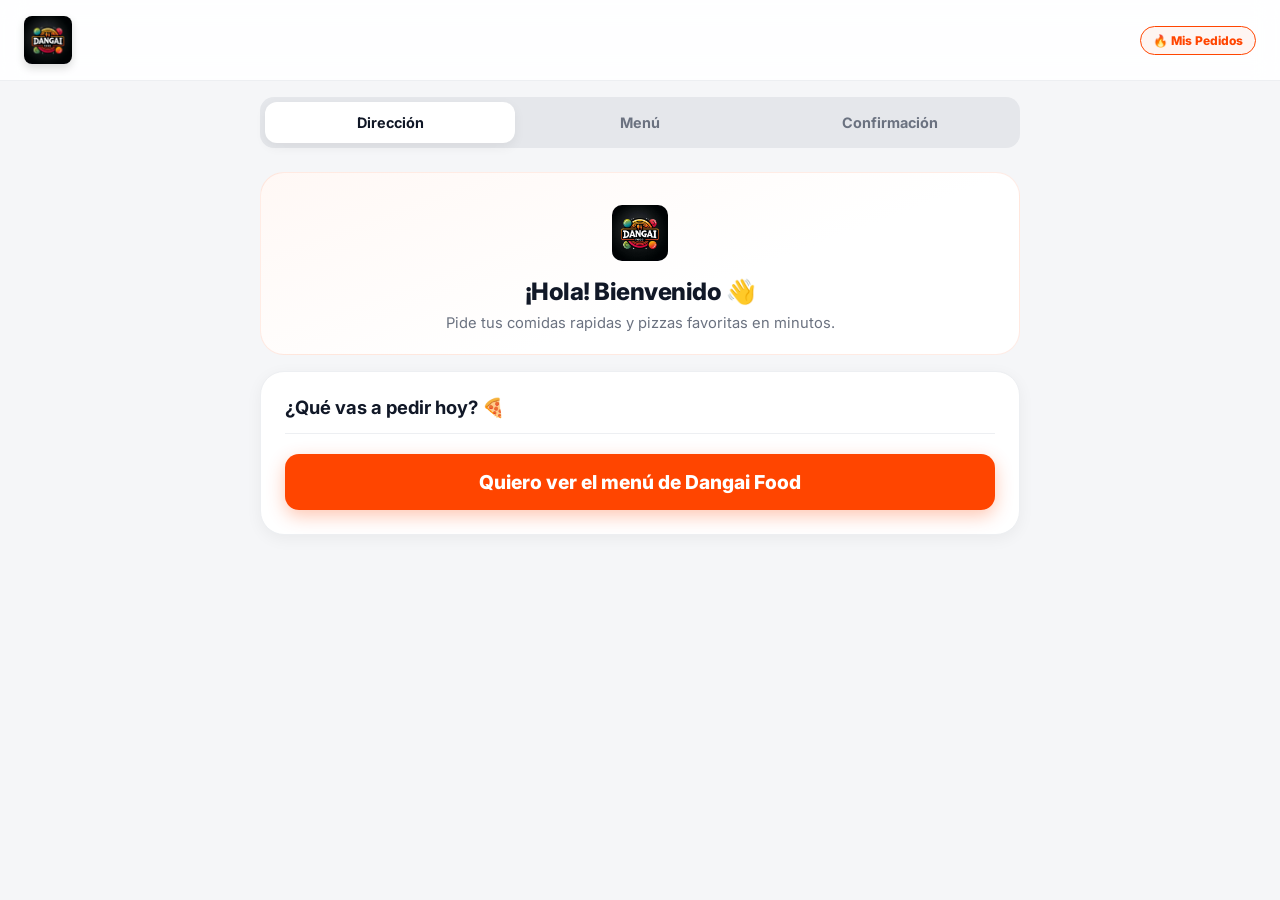
==== index.html @ d4a5dbc5 "feat: pedidos directamente a WA 3018116410 con modal de comprobante" ====
<!doctype html>
<html lang="es">

<head>
  <meta charset="UTF-8" />
  <meta name="viewport" content="width=device-width, initial-scale=1.0" />
  <title>Dangai Food | Pide tu pizza favorita</title>
  <meta name="description"
    content="Dangai Food - ¡Pide tus pizzas favoritas en minutos! Personal, Small y Medium. Domicilio al conjunto. Registro rápido y seguimiento en tiempo real." />
  <meta name="theme-color" content="#ff4500" />
  <link rel="preconnect" href="https://fonts.googleapis.com">
  <link rel="preconnect" href="https://fonts.gstatic.com" crossorigin>
  <link href="https://fonts.googleapis.com/css2?family=Inter:wght@400;500;600;700;800&display=swap" rel="stylesheet">
  <link rel="stylesheet" href="styles.css?v=7" />
  <link rel="icon"
    href="data:image/svg+xml,<svg xmlns='http://www.w3.org/2000/svg' viewBox='0 0 100 100'><text y='.9em' font-size='90'>🍕</text></svg>">
</head>

<body>
  <div class="video-shell">
    <video class="bg-video" autoplay muted loop playsinline>
      <source src="public/kitchen-bg.mp4" type="video/mp4" />
    </video>
    <div class="video-overlay"></div>
    <div class="glow glow-1"></div>
    <div class="glow glow-2"></div>
  </div>

  <header class="topbar">
    <div class="brand-lockup">
      <div class="brand-logo">
        <img src="public/DANGAI.jpg" alt="Dangai Food Logo" class="brand-logo-img"
          style="height: 48px; width: auto; max-width: 180px; object-fit: contain; border-radius: 8px; box-shadow: 0 4px 8px rgba(0,0,0,0.15);" />
      </div>
      <h1>Haz tu pedido al instante</h1>
    </div>
    <div class="topbar-actions">
      <button id="goToOrdersBtn" class="pill accent" style="font-weight: 800; border-color: var(--primary);">🔥 Mis
        Pedidos</button>
      <button id="editProfileBtn" class="ghost-btn">Cerrar sesión</button>
    </div>
  </header>

  <main class="wizard-shell">
    <section class="card wizard-card">
      <div class="wizard-progress">
        <div class="wizard-step active" data-step-indicator="1">
          <span>1</span>
          <strong>Dirección</strong>
        </div>
        <div class="wizard-line"></div>
        <div class="wizard-step" data-step-indicator="2">
          <span>2</span>
          <strong>Menú</strong>
        </div>
        <div class="wizard-line"></div>
        <div class="wizard-step" data-step-indicator="3">
          <span>3</span>
          <strong>Confirmación</strong>
        </div>
      </div>

      <section class="wizard-panel active auth-panel" data-step="1" id="profileCard">

        <!-- ── HERO BRAND ─────────────────────────────────────── -->
        <div class="auth-hero">
          <div class="auth-hero-logo">
            <img src="public/DANGAI.jpg" alt="Dangai Food" style="height:56px;width:auto;border-radius:10px;" />
          </div>
          <h2 class="auth-hero-title">¡Hola! Bienvenido 👋</h2>
          <p class="auth-hero-sub">Pide tus comidas rapidas y pizzas favoritas en minutos.</p>
        </div>

        <!-- ── GUEST VIEW ──────────────────────────────────────── -->
        <div id="guestView" class="auth-form-card">
          <p class="auth-form-greeting" style="font-size: 1.15rem;">¿Qué vas a pedir hoy? 🍕</p>
          <div style="text-align: center; margin-top: 20px;">
            <button type="button" class="auth-submit-btn" id="skipToMenuBtn"
              style="font-size: 1.2rem; padding: 16px; width: 100%;">
              Quiero ver el menú de Dangai Food
            </button>
          </div>
        </div>

        <span class="pill hidden" id="profileStatus">Desconectado</span>
      </section>


      <section class="wizard-panel" data-step="2">
        <div class="section-title-row">
          <div>
            <p class="section-kicker">Paso 2</p>
            <h2>Explora nuestro menú</h2>
          </div>
          <span class="pill accent">Personaliza tus productos</span>
        </div>
        <p class="helper-text">Selecciona una categoría y añade tus productos favoritos al carrito.</p>

        <div id="sizeTabs" class="size-tabs"></div>
        <div class="menu-section-head">
          <div>
            <h3 id="activeSizeTitle">Pizzas personales</h3>
            <p id="activeSizeSubtitle" class="menu-meta">27 cm</p>
          </div>
          <span class="pill success" id="menuCountLabel">0 productos</span>
        </div>
        <div id="menuGrid" class="menu-grid"></div>

        <div class="wizard-actions-row wizard-actions-bottom">
          <button type="button" class="ghost-btn" id="backToProfileBtn">Volver</button>
          <button type="button" class="primary-btn" id="goToConfirmBtn">Continuar a confirmación</button>
        </div>
      </section>

      <section class="wizard-panel" data-step="3">
        <div class="section-title-row">
          <div>
            <p class="section-kicker">Paso 3</p>
            <h2>Confirma tu pedido</h2>
          </div>
          <span class="pill success" id="cartCount">0 items</span>
        </div>
        <div id="cartItems" class="cart-items empty-state">
          Aún no has agregado productos.
        </div>
        <div class="summary-box">
          <div><span>Subtotal</span><strong id="subtotalValue">$0</strong></div>
          <div><span>Domicilio</span><strong id="deliveryValue">$0</strong></div>
          <div id="discountLine" class="hidden"><span>Descuento cupón 🎟️</span><strong id="discountValue"
              class="summary-discount">-$0</strong></div>
          <div class="summary-total"><span>Total</span><strong id="totalValue">$0</strong></div>
        </div>

        <!-- COUPON SECTION -->
        <div id="couponSection" class="coupon-section hidden">
          <h4>🎟️ Tus cupones disponibles</h4>
          <div id="couponCards" class="coupon-cards"></div>
        </div>

        <form id="guestForm" class="auth-form" autocomplete="on" style="margin-bottom: 20px;">
          <h3 style="margin: 0 0 12px 0; color: var(--text); font-size: 1.1rem; font-weight: 800;">¿A dónde llevamos tu
            pedido? 🛵</h3>
          <div class="auth-input-group">
            <span class="aig-icon">😊</span>
            <input type="text" id="guestName" autocomplete="given-name" required placeholder="Tu nombre completo" />
          </div>
          <div class="auth-input-group">
            <span class="aig-icon">📱</span>
            <input type="tel" id="guestPhone" autocomplete="tel" required
              placeholder="Número WhatsApp (ej. 3001234567)" />
          </div>
          <p class="auth-field-hint" style="margin-top:10px;">📍 Dirección de entrega</p>
          <div class="auth-input-group">
            <span class="aig-icon">🏘️</span>
            <input type="text" id="guestComplex" required placeholder="Conjunto / Barrio" />
          </div>
          <div class="auth-addr-cols">
            <div class="auth-input-group">
              <span class="aig-icon">🏢</span>
              <input type="text" id="guestTower" required placeholder="Torre / Bloque" />
            </div>
            <div class="auth-input-group">
              <span class="aig-icon">🚪</span>
              <input type="text" id="guestApartment" required placeholder="Apto / Casa" />
            </div>
          </div>
        </form>

        <form id="paymentForm" style="margin-bottom: 20px; display: grid; gap: 12px;">
          <h3 style="margin: 0; color: var(--text); font-size: 1.1rem; font-weight: 800;">Método de Pago</h3>
          <div class="tabs"
            style="margin: 0; padding: 4px; background: var(--line); border-radius: 12px; display: flex; gap: 4px;">
            <button type="button" class="tab-btn active payment-tab" data-method="efectivo"
              style="flex:1; border-radius: 10px; padding: 10px; font-weight:700;">💵 Efectivo</button>
            <button type="button" class="tab-btn payment-tab" data-method="qr"
              style="flex:1; border-radius: 10px; padding: 10px; font-weight:700;">📱 QR</button>
            <button type="button" class="tab-btn payment-tab" data-method="breb"
              style="flex:1; border-radius: 10px; padding: 10px; font-weight:700;">🔑 Bre-B</button>
          </div>

          <div id="paymentDigitalSection" class="hidden"
            style="display: flex; flex-direction: column; gap: 12px; background: #fffcfb; border: 1px dashed var(--primary); padding: 16px; border-radius: 16px;">
            <img id="paymentImageDisplay" src=""
              style="width: 100%; max-width: 340px; margin: 0 auto; border-radius: 12px; display: none; object-fit: contain;" />
            <p id="paymentHelperText" style="text-align: center; font-size: 0.9rem; color: var(--muted); margin:0;">
              Escanea el código QR desde tu app bancaria.</p>
            <label style="margin-top: 8px;">
              Seleccionar tu comprobante de pago <span style="color:var(--danger)">*</span>
              <input type="file" id="clientReceiptInput" accept="image/*" style="background:#fff;" />
            </label>
          </div>
        </form>

        <form id="notesForm">
          <label>
            Nota adicional
            <textarea id="orderNotes" rows="3"
              placeholder="Ej. tocar el timbre una sola vez o indicar sabores a elección"></textarea>
          </label>
        </form>
        <div class="wizard-actions-row wizard-actions-bottom">
          <button type="button" class="ghost-btn" id="backToMenuBtn">Volver al menú</button>
          <button id="submitOrderBtn" class="primary-btn">Enviar pedido</button>
        </div>
        <p class="helper-text">Al confirmar, se abrirá WhatsApp para enviarnos tu pedido directamente. ¡Rápido y sencillo! 🚀</p>
      </section>

      <section class="wizard-panel" data-step="4">
        <div class="section-title-row">
          <div>
            <p class="section-kicker">Seguimiento</p>
            <h2>Historial y estado</h2>
          </div>
          <span class="pill accent">En vivo</span>
        </div>
        <p class="helper-text">Revisa el estado de tus pedidos recientes y su avance en tiempo real.</p>
        <div id="clientOrdersList" class="order-list">
          <div class="empty-state">No tienes pedidos recientes.</div>
        </div>
        <div class="wizard-actions-row wizard-actions-bottom">
          <button type="button" class="ghost-btn" id="historyBackBtn">Volver</button>
          <button type="button" class="primary-btn" id="historyToMenuBtn">Hacer otro pedido</button>
        </div>
      </section>
    </section>
  </main>

  <div id="toast" class="toast"></div>

  <div id="pizzaModalOverlay" class="coupon-modal-overlay hidden">
    <div class="pizza-modal">

      <!-- Tab bar -->
      <div class="pm-tabs">
        <button class="pm-tab active" data-pm-tab="normal">🍕 Pizza completa</button>
        <button class="pm-tab" data-pm-tab="half">½ Mitad y Mitad</button>
        <button class="pm-tab" data-pm-tab="extras">➕ Adicionales</button>
      </div>

      <!-- NORMAL TAB -->
      <div class="pm-panel active" id="pmTabNormal">
        <h3 class="pm-title" id="pmProductName">—</h3>
        <p class="pm-sub" id="pmProductIngredients"></p>

        <div id="pmSizeSelector" class="pm-size-selector hidden">
          <p class="pm-sub" style="font-weight:700;color:var(--secondary);margin-bottom:8px;">Selecciona el tamaño:</p>
          <div id="pmSizeOptions" class="pm-size-options"></div>
        </div>

        <p class="pm-sub" style="font-weight:700;color:var(--secondary);margin-bottom:4px;margin-top:12px;">¿Quieres
          quitar algún ingrediente?</p>
        <div id="pmRemovables" class="pm-removables"></div>
      </div>

      <!-- HALF & HALF TAB -->
      <div class="pm-panel hidden" id="pmTabHalf">
        <div class="pm-half-display" id="pmHalfDisplay">
          <div class="pm-half-side left">
            <span class="pm-half-label">1ª mitad</span>
            <strong id="pmHalf1Name">&mdash;</strong>
          </div>
          <div class="pm-half-divider">½</div>
          <div class="pm-half-side right">
            <span class="pm-half-label">2ª mitad</span>
            <strong id="pmHalf2Name">Elige abajo</strong>
          </div>
        </div>
        <p class="pm-sub" style="font-weight:700;color:var(--secondary);margin-bottom:10px;">Elige la segunda mitad de
          tu pizza:</p>
        <div id="pmHalfGrid" class="pm-half-grid"></div>
      </div>

      <!-- EXTRAS TAB -->
      <div class="pm-panel hidden" id="pmTabExtras">
        <p class="pm-sub">Agrega ingredientes extra a tu pizza. El precio se suma automáticamente.</p>
        <div id="pmExtrasList" class="pm-extras-list"></div>
      </div>

      <!-- FOOTER -->
      <div class="pm-footer">
        <div class="pm-price-row">
          <span>Precio final</span>
          <strong id="pmFinalPrice">$0</strong>
        </div>
        <div class="pm-actions">
          <button type="button" class="ghost-btn" id="pizzaModalCancelBtn">Cancelar</button>
          <button type="button" class="auth-submit-btn" style="flex:2;" id="pizzaModalAddBtn">✅ Agregar al
            pedido</button>
        </div>
      </div>
    </div>
  </div>



  <div id="floatingCartBtn" class="floating-cart hidden">
    <div>
      <span class="pill accent" id="floatingCartCount">0</span>
      <strong id="floatingCartTotal">$0</strong>
    </div>
    <button class="primary-btn" id="floatingCartGoBtn">Ver pedido</button>
  </div>

  <!-- MODAL: Enviar comprobante por WhatsApp -->
  <div id="receiptModalOverlay" class="coupon-modal-overlay hidden" style="z-index:9999;">
    <div class="pizza-modal" style="max-width:420px; padding:28px; display:flex; flex-direction:column; gap:20px; align-items:center; text-align:center;">
      <div style="font-size:3rem;">✅</div>
      <h3 style="margin:0; font-size:1.3rem; font-weight:800; color:var(--text);">¡Pedido enviado!</h3>
      <p style="margin:0; color:var(--muted); font-size:0.95rem;">Tu pedido ya fue enviado al restaurante por WhatsApp. <strong>Ahora envía tu comprobante de pago</strong> en ese mismo chat.</p>

      <!-- Vista previa del comprobante -->
      <div id="receiptPreviewBox" style="width:100%; display:none; flex-direction:column; gap:10px; align-items:center;">
        <img id="receiptPreviewImg" src="" alt="Comprobante" style="width:100%; max-width:300px; border-radius:12px; border:2px solid var(--primary); object-fit:contain;" />
        <p style="font-size:0.82rem; color:var(--muted); margin:0;">👆 Este es tu comprobante. ¡Cópialo o guárdalo y envíalo en el chat!</p>
      </div>

      <!-- Pasos -->
      <ol style="text-align:left; padding-left:20px; margin:0; color:var(--text); font-size:0.93rem; line-height:1.8;">
        <li>Abre el chat de WhatsApp que se abrió (o tóca el botón de abajo)</li>
        <li>Adjunta la imagen de tu comprobante de pago 📎</li>
        <li>¡Listo! Nosotros verificamos y preparamos tu pedido</li>
      </ol>

      <div style="display:flex; gap:12px; width:100%;">
        <button id="receiptModalCloseBtn" class="ghost-btn" style="flex:1;">Entendido</button>
        <button id="receiptModalWaBtn" class="primary-btn" style="flex:2;">📲 Ir a WhatsApp</button>
      </div>
    </div>
  </div>

  <script src="https://www.gstatic.com/firebasejs/10.8.1/firebase-app-compat.js"></script>
  <script src="https://www.gstatic.com/firebasejs/10.8.1/firebase-database-compat.js"></script>
  <script src="data.js?v=16"></script>
  <script src="firebase-init.js?v=16"></script>
  <script src="app.js?v=16"></script>
</body>

</html>
---- styles.css ----
:root {
  --bg: #f5f6f8;
  --card: #ffffff;
  --text: #1f2937;
  --muted: #6b7280;
  --line: #edeff2;
  --primary: #ff4500;
  --secondary: #111827;
  --success: #10b981;
  --warning: #f59e0b;
  --danger: #ef4444;
  --shadow: 0 4px 12px rgba(0,0,0,0.05);
}
* { box-sizing: border-box; }
html, body { margin: 0; min-height: 100%; font-family: Inter, -apple-system, BlinkMacSystemFont, "Segoe UI", Roboto, sans-serif; color: var(--text); background: var(--bg); -webkit-font-smoothing: antialiased; }
a { color: inherit; text-decoration: none; }
button, input, textarea { font: inherit; }
body { position: relative; overflow-x: hidden; }

/* Hide old video */
.video-shell { display: none !important; }

/* Sticky Topbar */
.topbar { display: flex; justify-content: space-between; align-items: center; gap: 16px; padding: 16px 24px; background: rgba(255,255,255,0.9); backdrop-filter: blur(12px); -webkit-backdrop-filter: blur(12px); position: sticky; top: 0; z-index: 100; border-bottom: 1px solid var(--line); }
.topbar h1 { display: none; }
.brand-lockup { display: flex; flex-direction: column; gap: 2px; }
.brand-logo { display: flex; align-items: center; gap: 8px; font-size: 1.35rem; font-weight: 800; text-transform: uppercase; letter-spacing: -0.02em; color: var(--primary); }
.logo-icon { font-size: 1.5rem; }
.eyebrow, .section-kicker { margin: 0; text-transform: uppercase; letter-spacing: .12em; font-size: .7rem; color: var(--muted); font-weight: 700; }

.admin-layout { display: grid; gap: 20px; padding: 20px; max-width: 1200px; margin: 0 auto; }
.card { background: var(--card); border: 1px solid var(--line); border-radius: 24px; box-shadow: var(--shadow); padding: 24px; }
.section-title-row, .topbar-actions, .form-actions, .summary-box > div, .inventory-row, .order-header, .order-footer, .status-row, .tabs, .menu-section-head { display: flex; align-items: center; justify-content: space-between; gap: 10px; }
h2 { margin: 0; font-weight: 800; letter-spacing: -0.02em; font-size: 1.4rem; color: var(--secondary); }

.pill { border: 1px solid var(--line); border-radius: 999px; padding: 6px 12px; font-size: .75rem; color: var(--text); background: #f9fafb; font-weight: 600; }
.pill.accent { color: var(--primary); border-color: rgba(255,69,0,0.2); background: rgba(255,69,0,0.05); }
.pill.success { color: var(--success); border-color: rgba(16,185,129,0.2); background: rgba(16,185,129,0.05); }

.ghost-btn, .primary-btn, .status-btn, .mini-btn, .tab-btn, .size-tab { border: 0; border-radius: 12px; cursor: pointer; transition: .2s ease; font-weight: 600; }
.ghost-btn { padding: 12px 16px; background: #f3f4f6; color: var(--text); }
.primary-btn { padding: 14px 20px; background: var(--primary); color: #fff; box-shadow: 0 4px 12px rgba(255,69,0,0.25); }
.primary-btn:hover { background: #e03d00; transform: translateY(-1px); box-shadow: 0 6px 16px rgba(255,69,0,0.35); }
.ghost-btn:hover, .status-btn:hover, .mini-btn:hover, .tab-btn:hover, .size-tab:hover { background: #e5e7eb; }

label { display: flex; flex-direction: column; gap: 8px; color: var(--muted); font-size: .9rem; font-weight: 500; }
input, textarea { border: 1px solid var(--line); background: #f9fafb; border-radius: 14px; padding: 16px; color: var(--text); outline: none; transition: all 0.2s; font-size: 1rem; }
input:focus, textarea:focus { border-color: var(--primary); background: #fff; box-shadow: 0 0 0 3px rgba(255,69,0,0.1); }
.grid-form { display: grid; grid-template-columns: repeat(2, minmax(0, 1fr)); gap: 16px; margin-top: 18px; }
.narrow-form { max-width: 620px; }
.full-width { grid-column: 1 / -1; }
.helper-text { color: var(--muted); line-height: 1.5; font-size: .95rem; margin-top: 6px; }

/* Menu Grid */
.menu-grid { display: grid; grid-template-columns: repeat(auto-fill, minmax(320px, 1fr)); gap: 16px; margin-top: 16px; }
.menu-item { background: #fff; border: 1px solid var(--line); border-radius: 20px; padding: 16px; display: grid; gap: 14px; box-shadow: 0 2px 8px rgba(0,0,0,0.02); }
.rappi-menu-row { display: flex; gap: 16px; align-items: flex-start; }
.menu-image-placeholder { width: 80px; height: 80px; background: #fff4f1; border-radius: 16px; display: flex; align-items: center; justify-content: center; font-size: 2.2rem; flex-shrink: 0; }
.menu-details { display: grid; gap: 4px; }
.menu-details h3 { margin: 0; color: var(--text); font-size: 1.15rem; font-weight: 800; }
.menu-price { font-size: 1.15rem; font-weight: 800; color: var(--primary); margin-top: 2px; }
.menu-meta { color: var(--muted); font-size: .85rem; line-height: 1.4; display: -webkit-box; -webkit-line-clamp: 2; line-clamp: 2; -webkit-box-orient: vertical; overflow: hidden; }
.menu-stock-warning { color: var(--warning); font-size: 0.8rem; font-weight: 600; margin-top: 4px; }

.options-box { display: grid; gap: 10px; background: #fffaf9; padding: 14px; border-radius: 14px; border: 1px dashed rgba(255,69,0,0.2); }
.options-box strong { font-size: .85rem; color: var(--text); }
.checkbox-chip { display: inline-flex; align-items: center; gap: 8px; border-radius: 8px; padding: 8px 12px; background: #fff; border: 1px solid var(--line); margin: 4px 6px 0 0; font-size: 0.85rem; font-weight: 500; color: var(--text); }
.checkbox-chip input { accent-color: var(--primary); width: 16px; height: 16px; border-radius: 4px; }

.cart-items { display: grid; gap: 12px; margin: 18px 0; }
.empty-state { padding: 40px 24px; border: 1px dashed var(--line); border-radius: 20px; color: var(--muted); text-align: center; background: #f9fafb; }
.cart-row { padding: 16px; background: #fff; border: 1px solid var(--line); border-radius: 16px; box-shadow: 0 2px 8px rgba(0,0,0,0.02); }
.summary-box { display: grid; gap: 12px; padding: 20px; background: #fff; border-radius: 20px; border: 1px solid var(--line); margin-bottom: 20px; box-shadow: var(--shadow); }
.summary-total { border-top: 1px solid var(--line); padding-top: 14px; font-size: 1.25rem; color: var(--secondary); font-weight: 800; }

.status-row { flex-wrap: wrap; margin-top: 16px; }
.status-btn, .mini-btn, .tab-btn { padding: 10px 14px; background: #f3f4f6; color: var(--muted); border: 1px solid transparent; font-size: 0.9rem; }
.status-btn.active { background: rgba(16,185,129,0.1); color: var(--success); border-color: rgba(16,185,129,0.2); }
.mini-btn.danger { color: #dc2626; background: rgba(220,38,38,0.08); }

.stats-grid { display: grid; grid-template-columns: repeat(4, minmax(0, 1fr)); gap: 16px; }
.stats-grid-6 { grid-template-columns: repeat(6, minmax(0, 1fr)); }
.stat-card { padding: 20px 22px; display: grid; gap: 6px; background: #fff; border-radius: 20px; box-shadow: var(--shadow); border: 1px solid var(--line); transition: transform .2s, box-shadow .2s; }
.stat-card:hover { transform: translateY(-2px); box-shadow: 0 8px 24px rgba(0,0,0,0.09); }
.stat-card span { color: var(--muted); font-size: 0.82rem; font-weight: 700; text-transform: uppercase; letter-spacing: .06em; }
.stat-card strong { font-size: 1.65rem; font-weight: 800; color: var(--secondary); line-height: 1; }
.stat-card--income { border-color: rgba(16,185,129,0.25); background: linear-gradient(135deg, #f0fdf4 0%, #fff 60%); }
.stat-card--income strong { color: #059669; }
.stat-card--profit { border-color: rgba(99,102,241,0.2); background: linear-gradient(135deg, #f0f0ff 0%, #fff 60%); }
.stat-card--profit strong { color: #4f46e5; }
.stat-card--cash { border-color: rgba(245,158,11,0.2); background: linear-gradient(135deg, #fffbf0 0%, #fff 60%); }
.stat-card--cash strong { color: #d97706; }
.stat-card--digital { border-color: rgba(139,92,246,0.2); background: linear-gradient(135deg, #faf5ff 0%, #fff 60%); }
.stat-card--digital strong { color: #7c3aed; }

/* New professional order card body responsive */
@media (max-width: 600px) {
  .oc-order-body-grid { grid-template-columns: 1fr !important; }
  .oc-order-body-grid > div:first-child { border-right: none !important; border-bottom: 1px solid var(--line); }
}

.tabs { justify-content: flex-start; margin: 24px 0 16px; flex-wrap: wrap; gap: 8px; }
.tab-btn.active { background: var(--secondary); color: #fff; }

.table-wrap { overflow: auto; border: 1px solid var(--line); border-radius: 20px; background: #fff; }
table { width: 100%; border-collapse: collapse; }
th, td { padding: 16px; border-bottom: 1px solid var(--line); text-align: left; font-size: 0.95rem; }
th { color: var(--muted); font-size: .85rem; text-transform: uppercase; letter-spacing: .05em; background: #f9fafb; font-weight: 700; }

.inventory-grid { display: grid; grid-template-columns: .9fr 1.1fr; gap: 24px; }
.inventory-grid-wide { grid-template-columns: 1.1fr .9fr; }
.inventory-row { padding: 20px; background: #fff; border-radius: 20px; border: 1px solid var(--line); box-shadow: 0 2px 8px rgba(0,0,0,0.02); }
.inventory-row strong { display: block; font-size: 1.1rem; }
.inventory-row-stacked { align-items: flex-start; }
.inventory-main { display: grid; gap: 8px; flex: 1; }
.inventory-actions { display: flex; gap: 8px; flex-wrap: wrap; }
.inventory-actions.compact { margin-top: 12px; }

.inventory-sizes { display: grid; grid-template-columns: repeat(3, minmax(0, 1fr)); gap: 12px; }
.inventory-size-pill { padding: 14px; border: 1px solid var(--line); border-radius: 14px; background: #f9fafb; }
.inventory-size-pill span { display: block; color: var(--primary); font-size: .85rem; font-weight: 700; margin-bottom: 4px; }
.inventory-size-pill strong { font-size: 1.1rem; color: var(--secondary); }
.inventory-size-pill small { display: block; color: var(--muted); margin-top: 4px; }

.size-edit-grid { display: grid; grid-template-columns: repeat(3, minmax(0, 1fr)); gap: 16px; }
.size-edit-card { border: 1px solid var(--line); border-radius: 16px; padding: 16px; background: #f9fafb; display: grid; gap: 12px; }
.size-edit-card h3 { margin: 0; font-size: 1.05rem; color: var(--secondary); }

.toast { position: fixed; right: 20px; bottom: 20px; padding: 16px 20px; background: var(--secondary); color: #fff; font-weight: 500; font-size: 0.95rem; border-radius: 16px; opacity: 0; transform: translateY(16px); transition: .3s cubic-bezier(0.175, 0.885, 0.32, 1.275); pointer-events: none; max-width: 320px; z-index: 9999; box-shadow: 0 10px 30px rgba(0,0,0,0.2); }
.toast.show { opacity: 1; transform: translateY(0); }
.hidden { display: none !important; }

.badge { padding: 6px 12px; border-radius: 8px; font-size: .8rem; font-weight: 700; display: inline-flex; align-items: center; gap: 6px; }
.badge.pendiente { background: rgba(245,158,11,0.1); color: var(--warning); }
.badge.preparacion { background: rgba(16,185,129,0.1); color: var(--success); }
.badge.encamino { background: rgba(255,69,0,0.1); color: var(--primary); }
.badge.entregado { background: #f3f4f6; color: var(--muted); }

/* WIZARD LAYOUT FOR APP FEEL */
.wizard-shell { padding: 16px 20px; max-width: 800px; margin: 0 auto; padding-bottom: 100px; } /* padding bottom for float cart */
.wizard-card { border: none; box-shadow: none; padding: 0; background: transparent; }

/* Segmented Control */
.wizard-progress { display: flex; background: #e5e7eb; padding: 5px; border-radius: 14px; margin-bottom: 24px; }
.wizard-step { flex: 1; text-align: center; padding: 12px 0; border-radius: 12px; color: var(--muted); font-weight: 700; font-size: 0.9rem; transition: 0.2s; cursor: pointer; display: flex; justify-content: center; align-items: center; gap: 6px; }
.wizard-step.active { background: #fff; color: var(--secondary); box-shadow: 0 4px 12px rgba(0,0,0,0.06); }
.wizard-step.done { color: var(--primary); }
.wizard-step span { display: none; }
.wizard-line { display: none; }

.wizard-panel { display: none; }
.wizard-panel.active { display: block; animation: fadeIn .3s cubic-bezier(0.175, 0.885, 0.32, 1.275); }
.wizard-actions-row { display: flex; align-items: center; justify-content: space-between; gap: 12px; margin-top: 24px; }

/* Horizontal scrolling sizes */
.size-tabs { display: flex; gap: 12px; margin: 16px 0 24px; overflow-x: auto; padding-bottom: 8px; -webkit-overflow-scrolling: touch; scrollbar-width: none; }
.size-tabs::-webkit-scrollbar { display: none; }
.size-tab { flex: 0 0 auto; padding: 16px 20px; background: #fff; color: var(--text); border: 1px solid var(--line); border-radius: 20px; display: grid; gap: 4px; box-shadow: 0 2px 8px rgba(0,0,0,0.03); min-width: 140px; }
.size-tab strong { font-size: 1.05rem; color: var(--secondary); }
.size-tab span { color: var(--muted); font-size: .85rem; }
.size-tab.active { background: var(--primary); border-color: var(--primary); color: #fff; box-shadow: 0 8px 20px rgba(255,69,0,0.25); }
.size-tab.active strong, .size-tab.active span { color: #fff; }

.menu-section-head { margin-bottom: 12px; }

@keyframes fadeIn { from { opacity: 0; transform: translateY(12px) scale(0.98); } to { opacity: 1; transform: translateY(0) scale(1); } }

/* Floating Cart */
.floating-cart { position: fixed; bottom: 20px; left: 50%; transform: translateX(-50%); width: calc(100% - 32px); max-width: 400px; background: #111827; border-radius: 999px; display: flex; align-items: center; justify-content: space-between; padding: 10px 10px 10px 24px; box-shadow: 0 10px 30px rgba(0,0,0,0.3); z-index: 1000; transition: all 0.3s cubic-bezier(0.175, 0.885, 0.32, 1.275); margin: 0 auto; }
.floating-cart.hidden { opacity: 0; transform: translate(-50%, 40px); pointer-events: none; }
.floating-cart div { display: flex; align-items: center; gap: 12px; }
.floating-cart strong { font-size: 1.15rem; color: #fff; letter-spacing: 0.02em; }
.floating-cart .pill { background: rgba(255,255,255,0.2) !important; color: #fff !important; border: none; }
.floating-cart button { margin: 0; padding: 12px 20px; border-radius: 999px; font-size: 0.95rem; background: var(--primary); color: #fff; box-shadow: none; font-weight: 700; }
.floating-cart button:hover { transform: scale(1.02); }

/* Tracking Tracker */
.tracker-steps { display: flex; justify-content: space-between; margin-top: 16px; padding: 10px 0; position: relative; }
.tracker-steps::before { content: ''; position: absolute; top: 16px; left: 10%; right: 10%; height: 4px; background: var(--line); border-radius: 4px; z-index: 1; }
.tracker-step { display: flex; flex-direction: column; align-items: center; gap: 8px; z-index: 2; flex: 1; }
.tracker-dot { width: 16px; height: 16px; border-radius: 50%; background: #fff; border: 4px solid var(--line); transition: 0.3s; }
.tracker-step.active .tracker-dot { border-color: var(--primary); background: var(--primary); box-shadow: 0 0 0 3px rgba(255,69,0,0.2); }
.tracker-step span { font-size: 0.75rem; color: var(--muted); font-weight: 600; text-align: center; }
.tracker-step.active span { color: var(--text); }

/* ─── AUTH SCREEN ───────────────────────────────────────────── */
.auth-panel { padding: 0 !important; background: transparent !important; box-shadow: none !important; border: none !important; }

/* Hero */
.auth-hero {
  text-align: center; padding: 32px 24px 20px;
  background: linear-gradient(160deg, #fff8f5 0%, #fff 60%);
  border-radius: 24px; margin-bottom: 16px;
  border: 1px solid rgba(255,69,0,0.1);
}
.auth-hero-logo { margin-bottom: 12px; }
.auth-hero-title { margin: 0 0 6px; font-size: 1.5rem; font-weight: 800; color: var(--secondary); }
.auth-hero-sub { margin: 0; font-size: 0.92rem; color: var(--muted); line-height: 1.5; }

/* Toggle */
.auth-toggle {
  display: flex; gap: 6px; padding: 5px; background: #f1f2f5;
  border-radius: 16px; margin-bottom: 16px;
}
.auth-toggle-btn {
  flex: 1; padding: 12px; border-radius: 12px; border: none; cursor: pointer;
  font-size: 0.95rem; font-weight: 700; color: var(--muted); background: transparent;
  font-family: inherit; transition: all .22s cubic-bezier(0.175, 0.885, 0.32, 1.275);
  display: flex; align-items: center; justify-content: center; gap: 6px;
}
.auth-toggle-btn.active {
  background: #fff; color: var(--primary);
  box-shadow: 0 4px 14px rgba(0,0,0,0.08);
}
.atb-icon { font-size: 1.05rem; }

/* Card */
.auth-form-card {
  background: #fff; border-radius: 24px; padding: 24px;
  border: 1px solid var(--line); box-shadow: 0 4px 16px rgba(0,0,0,0.05);
  animation: fadeIn .25s ease;
}
.auth-form-greeting {
  margin: 0 0 20px; font-size: 1rem; font-weight: 700; color: var(--secondary);
  padding-bottom: 14px; border-bottom: 1px solid var(--line);
}
.auth-form { display: flex; flex-direction: column; gap: 12px; }

/* Input group */
.auth-input-group {
  display: flex; align-items: center; gap: 10px;
  background: #f9fafb; border: 1.5px solid var(--line);
  border-radius: 14px; padding: 0 14px; transition: border-color .2s, box-shadow .2s;
}
.auth-input-group:focus-within {
  border-color: var(--primary); background: #fff;
  box-shadow: 0 0 0 3px rgba(255,69,0,0.1);
}
.aig-icon { font-size: 1.1rem; flex-shrink: 0; }
.auth-input-group input {
  flex: 1; border: none; background: transparent; padding: 15px 0;
  font-size: 0.97rem; color: var(--text); outline: none;
  box-shadow: none !important;
}
.auth-input-group input:focus { box-shadow: none !important; border: none !important; }
.aig-eye {
  background: none; border: none; cursor: pointer; padding: 0;
  font-size: 1rem; color: var(--muted); flex-shrink: 0; line-height: 1;
  opacity: 0.7; transition: opacity .15s;
}
.aig-eye:hover { opacity: 1; }

/* Submit button */
.auth-submit-btn {
  display: flex; align-items: center; justify-content: center; gap: 8px;
  width: 100%; padding: 16px; border-radius: 14px; border: none;
  background: var(--primary); color: #fff; font-size: 1.02rem; font-weight: 800;
  cursor: pointer; font-family: inherit;
  box-shadow: 0 6px 18px rgba(255,69,0,0.3);
  transition: transform .15s, box-shadow .15s, background .15s;
}
.auth-submit-btn:hover { background: #e03d00; transform: translateY(-1px); box-shadow: 0 8px 22px rgba(255,69,0,0.35); }
.auth-submit-btn:active { transform: translateY(0); }
.auth-submit-btn:disabled { opacity: 0.6; cursor: not-allowed; transform: none; }
.asb-arrow { font-size: 1.1rem; transition: transform .15s; }
.auth-submit-btn:hover .asb-arrow { transform: translateX(4px); }

/* Switch hint */
.auth-switch-hint {
  text-align: center; margin: 16px 0 0; font-size: 0.88rem; color: var(--muted);
}
.auth-link-btn {
  background: none; border: none; cursor: pointer; color: var(--primary);
  font-weight: 700; font-size: 0.88rem; padding: 0; font-family: inherit;
  text-decoration: underline;
}

/* Register step chips */
.auth-reg-steps {
  display: flex; align-items: center; gap: 6px; margin-bottom: 20px;
  flex-wrap: wrap;
}
.ars-chip {
  padding: 5px 12px; border-radius: 999px; font-size: 0.78rem; font-weight: 700;
  background: #f1f2f5; color: var(--muted); transition: .2s;
}
.ars-chip.active { background: rgba(255,69,0,0.1); color: var(--primary); }
.ars-sep { color: var(--muted); font-size: 0.9rem; }

/* Sub-steps */
.auth-sub-step { display: flex; flex-direction: column; gap: 12px; }
.auth-sub-step.hidden { display: none !important; }
.auth-sub-step.active { animation: fadeIn .22s ease; }

/* Nav row */
.auth-nav-row { display: flex; gap: 10px; }
.auth-back-btn {
  flex: 1; padding: 14px; border-radius: 14px; border: 1.5px solid var(--line);
  background: #f9fafb; color: var(--muted); font-weight: 700; cursor: pointer;
  font-family: inherit; font-size: 0.92rem; transition: .15s;
}
.auth-back-btn:hover { background: #e5e7eb; color: var(--secondary); }

/* Address columns */
.auth-addr-cols { display: grid; grid-template-columns: 1fr 1fr; gap: 10px; }
@media (max-width: 480px) { .auth-addr-cols { grid-template-columns: 1fr; } }
.auth-field-hint { margin: 0 0 4px; font-size: 0.85rem; font-weight: 600; color: var(--muted); }

/* ─── ORDER CARDS (Admin Real-Time) ─────────────────────────── */
.oc-card {
  background: #fff; border-radius: 20px; overflow: hidden;
  box-shadow: 0 2px 12px rgba(0,0,0,0.06); margin-bottom: 16px;
  border: 1px solid var(--line); transition: box-shadow .2s;
}
.oc-card:hover { box-shadow: 0 6px 24px rgba(0,0,0,0.1); }

/* Header */
.oc-header {
  display: flex; align-items: center; justify-content: space-between;
  padding: 16px 20px; gap: 16px;
}
.oc-header-left { display: flex; align-items: center; gap: 14px; }
.oc-header-right { display: flex; align-items: center; gap: 12px; }
.oc-num {
  min-width: 32px; height: 32px; border-radius: 50%;
  display: inline-flex; align-items: center; justify-content: center;
  font-size: 0.85rem; font-weight: 800; color: #fff; flex-shrink: 0;
}
.oc-id { font-size: 1rem; font-weight: 800; color: var(--secondary); }
.oc-meta { font-size: 0.78rem; color: var(--muted); margin-top: 2px; }
.oc-status-pill {
  display: inline-flex; align-items: center; gap: 6px;
  border-radius: 999px; padding: 5px 12px; font-size: 0.8rem; font-weight: 700;
  white-space: nowrap;
}
.oc-total { font-size: 1.25rem; font-weight: 800; color: var(--secondary); white-space: nowrap; }

/* Body: two columns */
.oc-body {
  display: grid; grid-template-columns: 1fr 1fr; gap: 0;
  border-top: 1px solid var(--line);
}
.oc-col { padding: 18px 20px; display: flex; flex-direction: column; gap: 8px; }
.oc-col:first-child { border-right: 1px solid var(--line); }
.oc-col-title { margin: 0 0 6px; font-size: 0.72rem; font-weight: 700; text-transform: uppercase; letter-spacing: .1em; color: var(--muted); }
.oc-info-row { display: flex; align-items: baseline; gap: 8px; font-size: 0.9rem; flex-wrap: wrap; }
.oc-label { font-size: 0.78rem; font-weight: 600; color: var(--muted); white-space: nowrap; min-width: 70px; }

/* Items list */
.oc-items-list { display: flex; flex-direction: column; gap: 6px; }
.oc-item-row {
  display: flex; align-items: center; gap: 8px; font-size: 0.88rem;
  background: var(--bg); border-radius: 10px; padding: 8px 12px;
}
.oc-item-dot { width: 8px; height: 8px; border-radius: 50%; flex-shrink: 0; }
.oc-item-name { font-weight: 700; color: var(--secondary); flex: 1; }
.oc-item-size { color: var(--muted); font-size: 0.8rem; }
.oc-item-removed { color: var(--danger); font-size: 0.78rem; font-style: italic; }
.oc-item-price { font-weight: 700; color: var(--primary); white-space: nowrap; }

/* Price summary */
.oc-price-summary { margin-top: 8px; border-top: 1px dashed var(--line); padding-top: 8px; display: flex; flex-direction: column; gap: 4px; }
.oc-price-row { display: flex; justify-content: space-between; font-size: 0.88rem; color: var(--muted); }
.oc-price-total { font-size: 1rem; color: var(--secondary); font-weight: 800; }
.oc-price-total span, .oc-price-total strong { color: var(--secondary); }

/* Payment row */
.oc-pay-row { display: flex; align-items: center; gap: 8px; flex-wrap: wrap; font-size: 0.9rem; font-weight: 600; }
.oc-tag { display: inline-flex; align-items: center; padding: 4px 10px; border-radius: 999px; font-size: 0.78rem; font-weight: 700; }
.oc-tag.success { background: rgba(16,185,129,0.1); color: var(--success); }
.oc-tag.warning { background: rgba(245,158,11,0.1); color: var(--warning); }
.oc-action-btn {
  display: inline-flex; align-items: center; gap: 4px;
  background: var(--bg); border: 1px solid var(--line); border-radius: 10px;
  padding: 5px 12px; font-size: 0.8rem; font-weight: 600; color: var(--secondary);
  cursor: pointer; text-decoration: none; font-family: inherit; transition: .15s;
}
.oc-action-btn:hover { background: #e5e7eb; }

/* Rating bar */
.oc-rating-bar {
  display: flex; align-items: center; gap: 10px; padding: 12px 20px;
  border-top: 1px solid var(--line); background: #fffdf7;
  font-size: 0.9rem;
}

/* Footer */
.oc-footer {
  display: flex; align-items: center; justify-content: space-between; gap: 12px;
  padding: 14px 20px; background: var(--bg); border-top: 1px solid var(--line);
  flex-wrap: wrap;
}
.oc-status-group { display: flex; gap: 8px; flex-wrap: wrap; }
.oc-status-btn {
  padding: 8px 14px; border-radius: 12px; border: 1.5px solid var(--line);
  font-size: 0.82rem; font-weight: 700; cursor: pointer; background: #fff;
  color: var(--muted); transition: .15s; font-family: inherit;
}
.oc-status-btn:hover { border-color: #9ca3af; color: var(--secondary); }
.oc-status-active { font-weight: 800; }
.oc-delete-btn {
  padding: 8px 14px; border-radius: 12px; border: 1.5px solid rgba(220,38,38,0.2);
  background: rgba(220,38,38,0.06); color: #dc2626; font-size: 0.82rem;
  font-weight: 700; cursor: pointer; font-family: inherit; white-space: nowrap;
  transition: .15s;
}
.oc-delete-btn:hover { background: rgba(220,38,38,0.12); }

@media (max-width: 680px) {
  .oc-body { grid-template-columns: 1fr; }
  .oc-col:first-child { border-right: none; border-bottom: 1px solid var(--line); }
  .oc-footer { flex-direction: column; align-items: stretch; }
  .oc-status-group { justify-content: center; }
  .oc-delete-btn { width: 100%; text-align: center; }
}

/* Tracker Delivered & Rating */
.tracker-delivered { margin-top: 16px; padding-top: 16px; border-top: 1px solid var(--line); text-align: center; }
.tracker-delivered > strong { color: var(--success); font-size: 1.1rem; }
.rating-box { margin-top: 12px; display: flex; flex-direction: column; gap: 8px; align-items: stretch; background: #f9fafb; padding: 16px; border-radius: 16px; }
.rating-box p { margin: 0; font-size: 0.9rem; font-weight: 600; color: var(--text); }
.stars { display: flex; justify-content: center; gap: 8px; margin: 4px 0; }
.star-btn { background: none; border: none; font-size: 2rem; color: #d1d5db; padding: 0; margin: 0; box-shadow: none !important; transition: 0.2s; }
.star-btn:hover { transform: scale(1.1); color: var(--warning) !important; }
.mt-2 { margin-top: 8px; }
.rating-done { margin-top: 12px; padding: 12px; background: #f9fafb; border-radius: 12px; text-align: left; }
.rating-done p { margin: 4px 0 0; }
.rating-done p:first-child { color: var(--warning); font-size: 1.1rem; letter-spacing: 2px; }

/* ─── COUPON SYSTEM ────────────────────────────────────────────── */
/* Modal overlay */
.coupon-modal-overlay {
  position: fixed; inset: 0; background: rgba(0,0,0,0.55);
  backdrop-filter: blur(6px); display: flex; align-items: center;
  justify-content: center; z-index: 5000; padding: 20px;
  animation: fadeOverlay .2s ease;
}
@keyframes fadeOverlay { from { opacity: 0; } to { opacity: 1; } }
.coupon-modal {
  background: #fff; border-radius: 28px; padding: 32px;
  width: 100%; max-width: 480px; box-shadow: 0 24px 60px rgba(0,0,0,0.18);
  animation: slideModal .25s cubic-bezier(0.175, 0.885, 0.32, 1.275);
}
@keyframes slideModal { from { opacity: 0; transform: translateY(30px) scale(0.95); } to { opacity: 1; transform: translateY(0) scale(1); } }
.coupon-modal h3 { margin: 0 0 6px; font-size: 1.4rem; font-weight: 800; color: var(--secondary); }
.coupon-modal p.modal-sub { margin: 0 0 24px; font-size: 0.9rem; color: var(--muted); }
.coupon-modal .modal-form { display: grid; gap: 16px; }
.coupon-modal-actions { display: flex; gap: 12px; margin-top: 24px; }
.coupon-modal-actions button { flex: 1; }
.coupon-preview {
  background: linear-gradient(135deg, #ff4500 0%, #ff6b35 100%);
  border-radius: 20px; padding: 20px 24px; margin-top: 4px;
  display: flex; align-items: center; justify-content: space-between;
  box-shadow: 0 8px 20px rgba(255,69,0,0.3);
}
.coupon-preview .cp-left { display: grid; gap: 3px; }
.coupon-preview .cp-badge { font-size: 0.72rem; font-weight: 700; color: rgba(255,255,255,0.75); text-transform: uppercase; letter-spacing: .1em; }
.coupon-preview .cp-amount { font-size: 2rem; font-weight: 800; color: #fff; line-height: 1; }
.coupon-preview .cp-name { font-size: 0.85rem; color: rgba(255,255,255,0.8); }
.coupon-preview .cp-expiry { font-size: 0.75rem; color: rgba(255,255,255,0.7); margin-top: 4px; }
.coupon-preview .cp-icon { font-size: 2.5rem; opacity: 0.9; }

/* Admin customers row with coupon */
.customer-row-coupons { margin-top: 10px; display: flex; flex-wrap: wrap; gap: 8px; }
.coupon-chip {
  display: inline-flex; align-items: center; gap: 8px;
  background: linear-gradient(135deg, rgba(255,69,0,0.08), rgba(255,107,53,0.04));
  border: 1px solid rgba(255,69,0,0.25); border-radius: 12px;
  padding: 6px 12px; font-size: 0.82rem; font-weight: 600; color: var(--primary);
}
.coupon-chip.expired { opacity: 0.5; border-color: var(--line); color: var(--muted); background: #f3f4f6; }
.coupon-chip .chip-del { background: none; border: none; cursor: pointer; color: var(--danger); padding: 0; font-size: 1rem; line-height: 1; margin-left: 4px; }

/* Client coupon section */
.coupon-section {
  background: #fffaf8; border: 1px dashed rgba(255,69,0,0.3);
  border-radius: 16px; padding: 16px 20px; margin: 16px 0;
}
.coupon-section h4 { margin: 0 0 10px; font-size: 1rem; font-weight: 800; color: var(--secondary); display: flex; align-items: center; gap: 8px; }
.coupon-cards { display: grid; gap: 10px; }
.coupon-card {
  background: linear-gradient(135deg, #ff4500 0%, #ff7a3d 100%);
  border-radius: 16px; padding: 16px 20px;
  display: flex; align-items: center; justify-content: space-between;
  box-shadow: 0 6px 16px rgba(255,69,0,0.2); cursor: pointer;
  transition: transform .15s, box-shadow .15s; border: 3px solid transparent;
  position: relative; overflow: hidden;
}
.coupon-card::before { content: ''; position: absolute; right: -20px; top: 50%; transform: translateY(-50%); width: 80px; height: 80px; background: rgba(255,255,255,0.08); border-radius: 50%; }
.coupon-card::after  { content: ''; position: absolute; right: 20px; top: 50%; transform: translateY(-50%); width: 50px; height: 50px; background: rgba(255,255,255,0.06); border-radius: 50%; }
.coupon-card:hover { transform: translateY(-2px); box-shadow: 0 10px 24px rgba(255,69,0,0.3); }
.coupon-card.applied { border-color: var(--success); box-shadow: 0 8px 20px rgba(16,185,129,0.25); background: linear-gradient(135deg, #10b981, #34d399); }
.coupon-card.expired-card { background: linear-gradient(135deg, #9ca3af, #d1d5db); box-shadow: none; cursor: default; }
.coupon-card .cc-left { display: grid; gap: 3px; }
.coupon-card .cc-pct { font-size: 0.7rem; font-weight: 700; color: rgba(255,255,255,0.8); text-transform: uppercase; letter-spacing: .1em; }
.coupon-card .cc-amount { font-size: 1.6rem; font-weight: 800; color: #fff; line-height: 1.1; }
.coupon-card .cc-exp { font-size: 0.72rem; color: rgba(255,255,255,0.7); margin-top: 2px; }
.coupon-card .cc-right { display: flex; flex-direction: column; align-items: flex-end; gap: 6px; z-index: 1; }
.coupon-card .cc-apply-btn {
  background: rgba(255,255,255,0.25); backdrop-filter: blur(4px);
  border: 1px solid rgba(255,255,255,0.4); border-radius: 999px;
  color: #fff; font-size: 0.78rem; font-weight: 700; padding: 6px 14px;
  cursor: pointer; transition: background .15s;
}
.coupon-card .cc-apply-btn:hover { background: rgba(255,255,255,0.4); }
.coupon-card.applied .cc-apply-btn { background: rgba(255,255,255,0.3); }

/* Summary discount line */
.summary-discount { color: var(--success); font-weight: 700; }

/* Pizza size badge */
.pizza-size-badge { font-size: 0.7rem; font-weight: 700; color: var(--primary); text-transform: uppercase; letter-spacing: .08em; margin-bottom: 2px; }

/* Order list */
.order-list { display: grid; gap: 16px; }
.order-card { background: #fff; border: 1px solid var(--line); border-radius: 20px; overflow: hidden; }
.order-header { padding: 18px 20px; }
.order-body { padding: 0 20px 16px; display: grid; gap: 8px; font-size: .95rem; }

@media (max-width: 1100px) {
  .stats-grid-6 { grid-template-columns: repeat(3, minmax(0, 1fr)); }
}
@media (max-width: 860px) {
  .stats-grid, .stats-grid-6, .inventory-grid, .inventory-grid-wide, .grid-form { grid-template-columns: 1fr 1fr; }
  .size-edit-grid { grid-template-columns: 1fr; }
  .wizard-actions-row { flex-direction: column; align-items: stretch; }
  .wizard-actions-row button { width: 100%; padding: 18px; font-size: 1.1rem; }
  .menu-grid { grid-template-columns: 1fr; gap: 16px; }
  .coupon-modal { padding: 24px; }
}
@media (max-width: 600px) {
  .stats-grid, .stats-grid-6, .inventory-grid, .inventory-grid-wide, .grid-form { grid-template-columns: 1fr; }
}

/* ═══════════════════════════════════════════════════════════════
   PIZZA CUSTOMIZER MODAL
═══════════════════════════════════════════════════════════════ */
.pizza-modal {
  background: #fff;
  border-radius: 28px;
  width: 100%;
  max-width: 520px;
  max-height: 88vh;
  overflow: hidden;
  display: flex;
  flex-direction: column;
  box-shadow: 0 30px 80px rgba(0,0,0,0.22);
  animation: slideModal .28s cubic-bezier(0.175, 0.885, 0.32, 1.275);
}

/* TAB BAR */
.pm-tabs {
  display: flex;
  background: #f5f6f8;
  padding: 6px;
  gap: 4px;
  border-bottom: 1px solid var(--line);
  flex-shrink: 0;
}
.pm-tab {
  flex: 1;
  padding: 11px 8px;
  border: none;
  border-radius: 14px;
  font-size: 0.82rem;
  font-weight: 700;
  color: var(--muted);
  background: transparent;
  cursor: pointer;
  font-family: inherit;
  transition: all .2s cubic-bezier(0.175, 0.885, 0.32, 1.275);
  white-space: nowrap;
}
.pm-tab.active {
  background: #fff;
  color: var(--primary);
  box-shadow: 0 4px 14px rgba(0,0,0,0.08);
}

/* SCROLLABLE PANELS */
.pm-panel {
  flex: 1;
  overflow-y: auto;
  padding: 20px;
  display: none;
  flex-direction: column;
  gap: 0;
  -webkit-overflow-scrolling: touch;
  scrollbar-width: thin;
}
.pm-panel.active { display: flex; }
.pm-title {
  margin: 0 0 4px;
  font-size: 1.18rem;
  font-weight: 800;
  color: var(--secondary);
}
.pm-sub {
  color: var(--muted);
  font-size: 0.88rem;
  line-height: 1.5;
  margin: 0 0 16px;
}
.pm-removables {
  display: flex;
  flex-wrap: wrap;
  gap: 8px;
  margin-top: 12px;
  padding: 14px;
  background: #fffaf9;
  border: 1px dashed rgba(255,69,0,0.2);
  border-radius: 16px;
}
.pm-no-opts {
  color: var(--muted);
  font-size: 0.85rem;
  font-style: italic;
  padding: 8px 0;
}

/* HALF & HALF DISPLAY */
.pm-half-display {
  display: flex;
  align-items: center;
  gap: 0;
  background: linear-gradient(135deg, #fff8f5 0%, #f5f8ff 100%);
  border-radius: 20px;
  overflow: hidden;
  border: 1px solid var(--line);
  margin-bottom: 20px;
}
.pm-half-side {
  flex: 1;
  display: flex;
  flex-direction: column;
  align-items: center;
  padding: 18px 12px;
  gap: 4px;
}
.pm-half-side.left { background: rgba(255,69,0,0.04); }
.pm-half-side.right { background: rgba(99,102,241,0.04); }
.pm-half-label {
  font-size: 0.68rem;
  font-weight: 800;
  text-transform: uppercase;
  letter-spacing: .1em;
  color: var(--muted);
}
.pm-half-side strong {
  font-size: 0.97rem;
  font-weight: 800;
  color: var(--secondary);
  text-align: center;
  line-height: 1.3;
}
.pm-half-divider {
  width: 44px;
  height: 44px;
  background: var(--primary);
  color: #fff;
  font-size: 1.1rem;
  font-weight: 800;
  border-radius: 50%;
  display: flex;
  align-items: center;
  justify-content: center;
  flex-shrink: 0;
  box-shadow: 0 4px 12px rgba(255,69,0,0.35);
  z-index: 1;
}

/* HALF OPTION GRID */
.pm-half-grid {
  display: grid;
  grid-template-columns: repeat(auto-fill, minmax(130px, 1fr));
  gap: 10px;
  margin-top: 4px;
}
.pm-half-option {
  display: flex;
  flex-direction: column;
  align-items: center;
  gap: 4px;
  padding: 14px 8px;
  border: 2px solid var(--line);
  border-radius: 16px;
  background: #fff;
  cursor: pointer;
  transition: all .18s cubic-bezier(0.175, 0.885, 0.32, 1.275);
  font-family: inherit;
}
.pm-half-option:hover {
  border-color: rgba(255,69,0,.35);
  background: #fff8f5;
  transform: translateY(-2px);
  box-shadow: 0 6px 16px rgba(255,69,0,0.12);
}
.pm-half-option.selected {
  border-color: var(--primary);
  background: rgba(255,69,0,0.06);
  box-shadow: 0 0 0 3px rgba(255,69,0,0.18);
}
.pho-icon { font-size: 1.6rem; }
.pm-half-option strong {
  font-size: 0.8rem;
  font-weight: 700;
  color: var(--secondary);
  text-align: center;
  line-height: 1.3;
}
.pho-price {
  font-size: 0.82rem;
  font-weight: 700;
  color: var(--primary);
}

/* EXTRAS LIST */
.pm-extras-category {
  font-size: 0.7rem;
  font-weight: 800;
  text-transform: uppercase;
  letter-spacing: .12em;
  color: var(--muted);
  padding: 16px 0 8px;
  border-top: 1px solid var(--line);
  margin-top: 4px;
}
.pm-extras-category:first-child { border-top: none; margin-top: 0; padding-top: 4px; }
.pm-extra-row {
  display: flex;
  align-items: center;
  justify-content: space-between;
  padding: 12px 14px;
  border-radius: 14px;
  background: #f9fafb;
  border: 1px solid transparent;
  margin-bottom: 6px;
  transition: .15s;
}
.pm-extra-row:hover { background: #f0f4ff; border-color: rgba(99,102,241,0.15); }
.per-left { display: flex; flex-direction: column; gap: 2px; }
.per-name { font-size: 0.9rem; font-weight: 700; color: var(--secondary); }
.per-price { font-size: 0.78rem; color: var(--primary); font-weight: 600; }
.per-qty {
  display: flex;
  align-items: center;
  gap: 10px;
  background: #fff;
  border: 1.5px solid var(--line);
  border-radius: 12px;
  padding: 4px 6px;
}
.per-btn {
  width: 28px;
  height: 28px;
  border-radius: 8px;
  border: none;
  background: var(--bg);
  color: var(--secondary);
  font-size: 1.05rem;
  font-weight: 800;
  cursor: pointer;
  display: flex;
  align-items: center;
  justify-content: center;
  transition: .15s;
  font-family: inherit;
}
.per-btn:hover { background: var(--primary); color: #fff; }
.per-btn:disabled { opacity: .3; cursor: not-allowed; }
.per-count {
  min-width: 22px;
  text-align: center;
  font-size: 1rem;
  font-weight: 800;
  color: var(--secondary);
  font-variant-numeric: tabular-nums;
}

/* MODAL FOOTER */
.pm-footer {
  padding: 16px 20px;
  border-top: 1px solid var(--line);
  background: #fafafa;
  flex-shrink: 0;
}
.pm-price-row {
  display: flex;
  justify-content: space-between;
  align-items: center;
  margin-bottom: 14px;
  font-size: 0.9rem;
  color: var(--muted);
  font-weight: 600;
}
.pm-price-row strong {
  font-size: 1.55rem;
  font-weight: 800;
  color: var(--primary);
}
.pm-actions {
  display: flex;
  gap: 10px;
}
.pm-actions .ghost-btn { flex: 1; text-align: center; }
.pm-actions .auth-submit-btn { flex: 2; }

/* ═══════════════════════════════════════════════════════════════
   CART EXTRAS CHIPS
═══════════════════════════════════════════════════════════════ */
.pm-size-options { display: grid; grid-template-columns: repeat(auto-fit, minmax(100px, 1fr)); gap: 10px; margin-bottom: 20px; }
.pm-size-option { display: flex; flex-direction: column; align-items: center; gap: 4px; padding: 12px 8px; border: 1.5px solid var(--line); border-radius: 14px; background: #fff; cursor: pointer; transition: 0.2s; text-align: center; font-family: inherit; }
.pm-size-option:hover { border-color: var(--primary); background: #fffaf8; }
.pm-size-option.selected { background: var(--primary); color: #fff; border-color: var(--primary); box-shadow: 0 4px 12px rgba(255,69,0,0.2); }
.pm-size-option.selected span, .pm-size-option.selected strong { color: #fff; }
.pm-size-option strong { font-size: 0.95rem; }
.pm-size-option span { font-size: 0.75rem; color: var(--muted); }
.pm-size-option em { font-size: 0.85rem; font-weight: 800; font-style: normal; margin-top: 4px; }
.pm-size-option.selected em { color: #fff; }

.cart-extras {
  display: flex;
  flex-wrap: wrap;
  gap: 6px;
  margin: 6px 0 2px;
}
.cart-extra-chip {
  display: inline-flex;
  align-items: center;
  gap: 4px;
  background: rgba(99,102,241,0.08);
  border: 1px solid rgba(99,102,241,0.2);
  border-radius: 999px;
  padding: 3px 10px;
  font-size: 0.78rem;
  font-weight: 600;
  color: #4f46e5;
}
.cart-extra-chip em {
  font-style: normal;
  font-weight: 700;
  color: var(--primary);
}
.half-badge {
  display: inline-flex;
  align-items: center;
  gap: 4px;
  background: linear-gradient(135deg, rgba(255,69,0,0.1), rgba(255,107,53,0.06));
  border: 1px solid rgba(255,69,0,0.25);
  border-radius: 999px;
  padding: 2px 10px;
  font-size: 0.72rem;
  font-weight: 700;
  color: var(--primary);
  margin-bottom: 4px;
}

/* ═══════════════════════════════════════════════════════════════
   ADMIN — ADDITIONALS SECTION
═══════════════════════════════════════════════════════════════ */
.addl-admin-grid {
  display: grid;
  grid-template-columns: 1fr 1.4fr;
  gap: 24px;
  margin-top: 20px;
}
@media (max-width: 860px) {
  .addl-admin-grid { grid-template-columns: 1fr; }
}
.addl-form-card { padding: 24px !important; }
.addl-category-block { margin-bottom: 20px; }
.addl-cat-header {
  display: flex;
  align-items: center;
  justify-content: space-between;
  margin-bottom: 10px;
}
.addl-cat-badge {
  display: inline-flex;
  align-items: center;
  padding: 4px 14px;
  background: linear-gradient(135deg, rgba(255,69,0,0.1), rgba(255,107,53,0.06));
  border: 1px solid rgba(255,69,0,0.25);
  border-radius: 999px;
  font-size: 0.78rem;
  font-weight: 800;
  color: var(--primary);
  text-transform: uppercase;
  letter-spacing: .08em;
}
.addl-row {
  display: flex;
  align-items: center;
  justify-content: space-between;
  padding: 12px 16px;
  background: #fff;
  border: 1px solid var(--line);
  border-radius: 14px;
  margin-bottom: 8px;
  transition: box-shadow .18s;
}
.addl-row:hover { box-shadow: 0 4px 14px rgba(0,0,0,0.06); }
.addl-row-info { display: flex; align-items: center; gap: 12px; }
.addl-row-info strong { font-size: 0.95rem; color: var(--secondary); }
.addl-price-badge {
  background: rgba(16,185,129,0.1);
  color: var(--success);
  border: 1px solid rgba(16,185,129,0.2);
  border-radius: 999px;
  padding: 3px 10px;
  font-size: 0.78rem;
  font-weight: 700;
}
.addl-row-actions { display: flex; gap: 8px; }

/* ═══════════════════════════════════════════════════════════════
   CIERRE DE CAJA — CASH REGISTER SYSTEM
═══════════════════════════════════════════════════════════════ */

/* Top bar */
.cr-topbar {
  display: flex;
  align-items: center;
  justify-content: space-between;
  gap: 20px;
  margin-bottom: 20px;
  flex-wrap: wrap;
}

/* Main 2-col grid */
.cr-main-grid {
  display: grid;
  grid-template-columns: 1.1fr 0.9fr;
  gap: 20px;
  align-items: start;
}
.cr-left-col, .cr-right-col { display: flex; flex-direction: column; gap: 20px; }
@media (max-width: 900px) {
  .cr-main-grid { grid-template-columns: 1fr; }
}

/* Summary box blocks */
.cr-section-header {
  display: flex;
  justify-content: space-between;
  align-items: center;
  padding: 20px 24px 14px;
  border-bottom: 1px solid var(--line);
  flex-wrap: wrap;
  gap: 8px;
}
.cr-date-badge {
  font-size: 1rem;
  font-weight: 800;
  color: var(--secondary);
  text-transform: capitalize;
}

.cr-block {
  padding: 18px 24px;
  border-bottom: 1px solid var(--line);
}
.cr-block:last-child { border-bottom: none; }
.cr-block-title {
  font-size: 0.72rem;
  font-weight: 800;
  text-transform: uppercase;
  letter-spacing: .1em;
  color: var(--muted);
  margin: 0 0 12px;
}
.cr-row {
  display: flex;
  justify-content: space-between;
  align-items: center;
  padding: 8px 0;
  font-size: 0.92rem;
  border-bottom: 1px dashed var(--line);
  gap: 12px;
}
.cr-row:last-child { border-bottom: none; }
.cr-row span { color: var(--muted); font-weight: 500; }
.cr-row strong { font-weight: 800; color: var(--secondary); font-size: 1rem; }
.cr-row.accent { background: rgba(255,69,0,0.03); border-radius: 10px; padding: 8px 10px; margin: 4px -10px; }
.cr-row.cr-total {
  background: linear-gradient(135deg, rgba(16,185,129,0.06) 0%, rgba(16,185,129,0.02) 100%);
  border-radius: 10px;
  padding: 10px;
  margin: 8px -10px 0;
  border: none !important;
}
.cr-row.cr-total span { color: var(--secondary); font-weight: 700; }
.cr-row.cr-total strong { font-size: 1.25rem; }

.cr-diff-label {
  font-size: 0.82rem;
  font-weight: 700;
  margin-top: 6px;
  padding: 6px 10px;
  background: rgba(0,0,0,0.03);
  border-radius: 8px;
  text-align: center;
}

/* Order rows inside summary */
.cr-order-row {
  display: flex;
  justify-content: space-between;
  align-items: center;
  padding: 8px 0;
  border-bottom: 1px dashed var(--line);
  gap: 10px;
  flex-wrap: wrap;
}
.cr-order-row:last-child { border-bottom: none; }
.cr-order-id {
  font-weight: 800;
  font-size: 0.88rem;
  color: var(--secondary);
  font-variant-numeric: tabular-nums;
}
.cr-pay-chip {
  display: inline-flex;
  align-items: center;
  gap: 4px;
  border-radius: 999px;
  padding: 3px 10px;
  font-size: 0.75rem;
  font-weight: 700;
}
.cr-pay-chip.cash { background: rgba(16,185,129,0.1); color: var(--success); }
.cr-pay-chip.digital { background: rgba(99,102,241,0.1); color: #4f46e5; }

/* Arqueo card */
.cr-arqueo-card { background: linear-gradient(160deg, #fff8f5 0%, #fff 70%); border: 1px solid rgba(255,69,0,0.12) !important; }

/* Expenses list */
.exp-cat-header {
  font-size: 0.7rem;
  font-weight: 800;
  text-transform: uppercase;
  letter-spacing: .12em;
  color: var(--muted);
  padding: 12px 0 6px;
  border-top: 1px solid var(--line);
  margin-top: 4px;
}
.exp-cat-header:first-child { border-top: none; margin-top: 0; }
.exp-row {
  display: flex;
  justify-content: space-between;
  align-items: center;
  padding: 10px 14px;
  background: #f9fafb;
  border-radius: 12px;
  margin-bottom: 6px;
  border: 1px solid transparent;
  transition: .15s;
  gap: 12px;
}
.exp-row:hover { background: #fff3f0; border-color: rgba(255,69,0,0.12); }
.exp-info { display: flex; flex-direction: column; gap: 2px; flex: 1; min-width: 0; }
.exp-desc { font-size: 0.9rem; font-weight: 600; color: var(--secondary); white-space: nowrap; overflow: hidden; text-overflow: ellipsis; }
.exp-time { font-size: 0.75rem; color: var(--muted); }
.exp-actions { display: flex; align-items: center; gap: 10px; flex-shrink: 0; }
.exp-amount { font-size: 0.95rem; font-weight: 800; color: var(--danger); }

/* History cards */
.cr-history-card {
  background: #fff;
  border: 1px solid var(--line);
  border-radius: 20px;
  overflow: hidden;
  margin-bottom: 16px;
  transition: box-shadow .2s;
}
.cr-history-card:hover { box-shadow: 0 6px 24px rgba(0,0,0,0.08); }
.chc-header {
  display: flex;
  justify-content: space-between;
  align-items: center;
  padding: 16px 20px;
  background: linear-gradient(135deg, #f9fafb, #fff);
  border-bottom: 1px solid var(--line);
}
.chc-date { font-size: 0.95rem; font-weight: 800; color: var(--secondary); text-transform: capitalize; }
.chc-time { font-size: 0.8rem; color: var(--muted); font-weight: 600; }
.chc-grid {
  display: grid;
  grid-template-columns: repeat(3, 1fr);
  gap: 0;
}
.chc-item {
  padding: 12px 16px;
  border-right: 1px solid var(--line);
  border-bottom: 1px solid var(--line);
  display: flex;
  flex-direction: column;
  gap: 4px;
}
.chc-item:nth-child(3n) { border-right: none; }
.chc-item span { font-size: 0.72rem; font-weight: 600; color: var(--muted); text-transform: uppercase; letter-spacing: .05em; }
.chc-item strong { font-size: 1rem; font-weight: 800; color: var(--secondary); }
.chc-item.chc-highlight { background: rgba(245,158,11,0.06); }
.chc-item.full { grid-column: 1 / -1; border-right: none; }
.chc-item em { font-style: italic; color: var(--muted); font-size: 0.88rem; }
.chc-footer {
  display: flex;
  justify-content: space-between;
  align-items: center;
  padding: 12px 20px;
  background: var(--bg);
  border-top: 1px solid var(--line);
}
@media (max-width: 600px) {
  .chc-grid { grid-template-columns: repeat(2, 1fr); }
  .chc-item:nth-child(3n) { border-right: 1px solid var(--line); }
  .chc-item:nth-child(2n) { border-right: none; }
}

/* ═══════════════════════════════════════════════════════════════
   STATS GRID — 6 TARJETAS CON COLORES
═══════════════════════════════════════════════════════════════ */
.stats-grid-6 {
  display: grid;
  grid-template-columns: repeat(6, 1fr);
  gap: 14px;
  margin-bottom: 20px;
}
@media (max-width: 1100px) { .stats-grid-6 { grid-template-columns: repeat(3, 1fr); } }
@media (max-width: 700px)  { .stats-grid-6 { grid-template-columns: repeat(2, 1fr); } }
@media (max-width: 440px)  { .stats-grid-6 { grid-template-columns: 1fr; } }

.stat-card {
  display: flex;
  flex-direction: column;
  gap: 8px;
  padding: 16px 18px;
  border-radius: 18px;
}
.stat-card span {
  font-size: 0.72rem;
  font-weight: 700;
  color: var(--muted);
  text-transform: uppercase;
  letter-spacing: .06em;
}
.stat-card strong {
  font-size: 1.35rem;
  font-weight: 800;
  color: var(--secondary);
}

/* Colored variants */
.stat-card--income {
  background: linear-gradient(135deg, rgba(255,69,0,0.06) 0%, rgba(255,107,53,0.02) 100%);
  border-color: rgba(255,69,0,0.15) !important;
}
.stat-card--income strong { color: var(--primary); }

.stat-card--profit {
  background: linear-gradient(135deg, rgba(16,185,129,0.08) 0%, rgba(16,185,129,0.02) 100%);
  border-color: rgba(16,185,129,0.2) !important;
}
.stat-card--profit strong { color: var(--success); }

.stat-card--cash {
  background: linear-gradient(135deg, rgba(34,197,94,0.08) 0%, rgba(34,197,94,0.02) 100%);
  border-color: rgba(34,197,94,0.2) !important;
}
.stat-card--cash strong { color: #16a34a; }

.stat-card--digital {
  background: linear-gradient(135deg, rgba(99,102,241,0.08) 0%, rgba(99,102,241,0.02) 100%);
  border-color: rgba(99,102,241,0.2) !important;
}
.stat-card--digital strong { color: #4f46e5; }

/* ═══════════════════════════════════════════════════════════════
   ARQUEO TOTAL BOX
═══════════════════════════════════════════════════════════════ */
.arqueo-total-box {
  background: #f8faff;
  border: 1.5px solid var(--line);
  border-radius: 16px;
  padding: 16px 18px;
  margin-top: 18px;
  transition: border-color .25s, box-shadow .25s;
}
.arqueo-total-box.arqueo-ok {
  border-color: #16a34a;
  background: #f0fdf4;
  box-shadow: 0 0 0 3px rgba(22,163,74,0.12);
}
.atb-row {
  display: flex;
  justify-content: space-between;
  align-items: center;
  padding: 7px 0;
  font-size: 0.9rem;
  color: var(--muted);
  font-weight: 500;
}
.atb-row strong {
  font-size: 1rem;
  font-weight: 800;
  color: var(--secondary);
}
.atb-divider {
  height: 1.5px;
  background: var(--line);
  margin: 8px 0;
  border-radius: 99px;
}
.atb-total span { font-weight: 800; color: var(--secondary); font-size: 0.95rem; }
.atb-total strong { font-size: 1.2rem; }
.atb-diff span { font-size: 0.82rem; color: var(--muted); font-weight: 600; }
.atb-diff strong { font-size: 1rem; }

/* ═══════════════════════════════════════════════════════════════
   CASH REGISTER — PAYMENT BREAKDOWN CARDS
═══════════════════════════════════════════════════════════════ */
.cr-pay-breakdown {
  display: grid;
  grid-template-columns: repeat(3, 1fr);
  gap: 12px;
  margin-top: 12px;
}
.cr-pay-card {
  display: flex;
  align-items: center;
  gap: 12px;
  padding: 16px;
  border-radius: 16px;
  background: #f9fafb;
  border: 1px solid var(--line);
  transition: box-shadow .2s;
}
.cr-pay-card:hover { box-shadow: 0 4px 12px rgba(0,0,0,0.06); }
.cr-order-row {
  display: flex;
  align-items: center;
  gap: 10px;
  padding: 10px 12px;
  border-radius: 12px;
  background: #f9fafb;
  border: 1px solid var(--line);
  margin-bottom: 6px;
  font-size: 0.88rem;
}
@media (max-width: 680px) {
  .cr-pay-breakdown { grid-template-columns: 1fr; }
}

/* ═══════════════════════════════════════════════════════════════
   ADMIN — ORDER ITEM EXTRAS
═══════════════════════════════════════════════════════════════ */
.oc-item-extras {
  display: flex;
  flex-direction: column;
  gap: 2px;
  grid-column: 2 / 4;
  margin-top: 4px;
}
.oc-item-extras span {
  font-size: 0.8rem;
  font-weight: 700;
  color: #10b981;
  background: rgba(16,185,129,0.08);
  padding: 2px 8px;
  border-radius: 6px;
  width: fit-content;
}
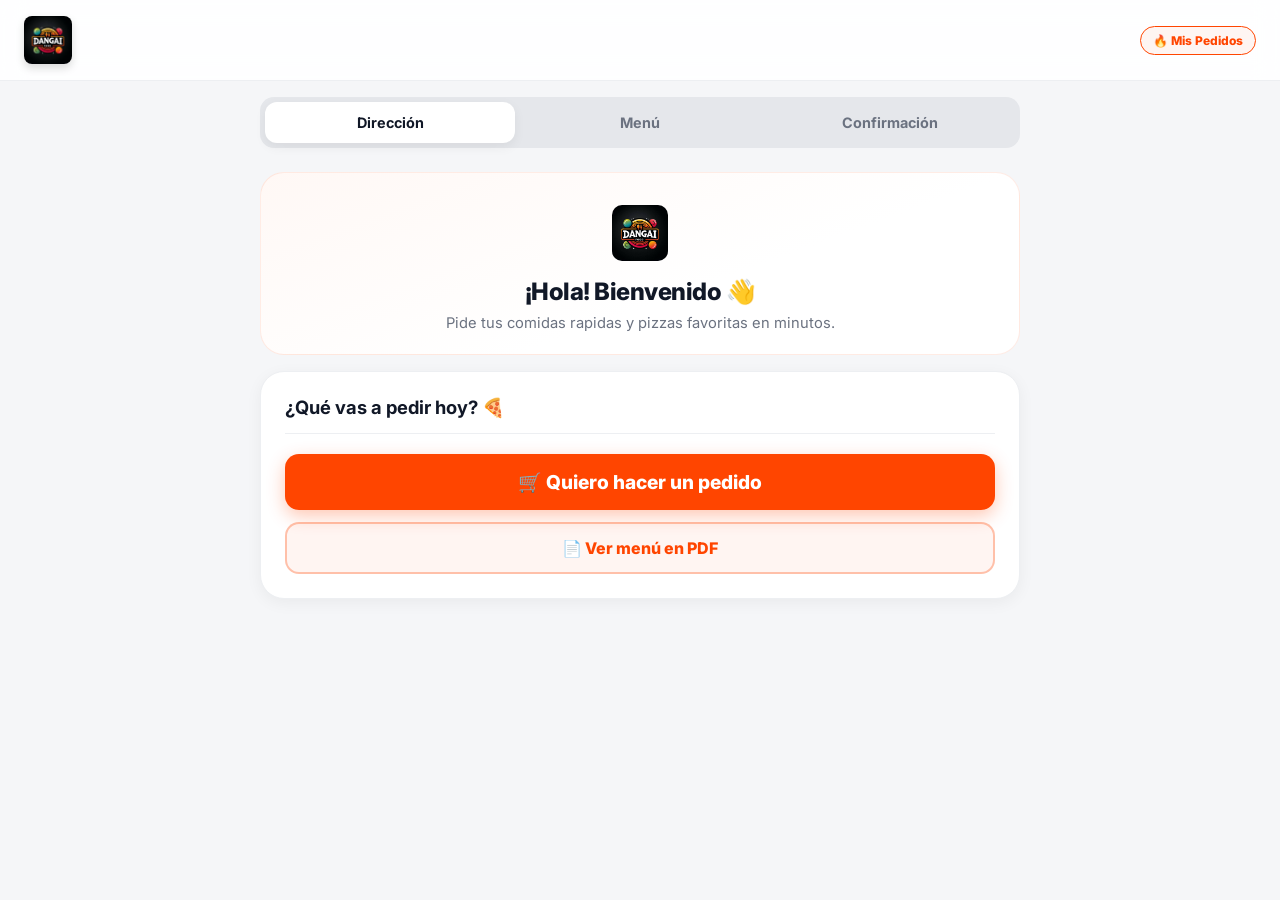
==== commit b9aa7c20: "feat: agregar boton Ver Menu en PDF y pagina menu.html completa" ====
--- a/index.html
+++ b/index.html
@@ -74,11 +74,15 @@
         <!-- ── GUEST VIEW ──────────────────────────────────────── -->
         <div id="guestView" class="auth-form-card">
           <p class="auth-form-greeting" style="font-size: 1.15rem;">¿Qué vas a pedir hoy? 🍕</p>
-          <div style="text-align: center; margin-top: 20px;">
+          <div style="text-align: center; margin-top: 20px; display: flex; flex-direction: column; gap: 12px;">
             <button type="button" class="auth-submit-btn" id="skipToMenuBtn"
               style="font-size: 1.2rem; padding: 16px; width: 100%;">
-              Quiero ver el menú de Dangai Food
+              🛒 Quiero hacer un pedido
             </button>
+            <a href="menu.html" id="viewMenuPdfBtn"
+              style="display: flex; align-items: center; justify-content: center; gap: 8px; width: 100%; padding: 14px 16px; border-radius: 14px; border: 2px solid rgba(255,69,0,0.3); background: rgba(255,69,0,0.05); color: var(--primary); font-size: 1rem; font-weight: 800; cursor: pointer; font-family: inherit; text-decoration: none; transition: all 0.2s; box-sizing: border-box;">
+              📄 Ver menú en PDF
+            </a>
           </div>
         </div>
 
@@ -330,9 +334,9 @@
 
   <script src="https://www.gstatic.com/firebasejs/10.8.1/firebase-app-compat.js"></script>
   <script src="https://www.gstatic.com/firebasejs/10.8.1/firebase-database-compat.js"></script>
-  <script src="data.js?v=16"></script>
-  <script src="firebase-init.js?v=16"></script>
-  <script src="app.js?v=16"></script>
+  <script src="data.js?v=18"></script>
+  <script src="firebase-init.js?v=18"></script>
+  <script src="app.js?v=18"></script>
 </body>
 
 </html>
--- a/styles.css
+++ b/styles.css
@@ -1271,3 +1271,11 @@
   border-radius: 6px;
   width: fit-content;
 }
+
+/* ── Ver Menú PDF button ── */
+#viewMenuPdfBtn:hover {
+  background: rgba(255,69,0,0.12) !important;
+  border-color: var(--primary) !important;
+  transform: translateY(-1px);
+  box-shadow: 0 4px 14px rgba(255,69,0,0.15);
+}
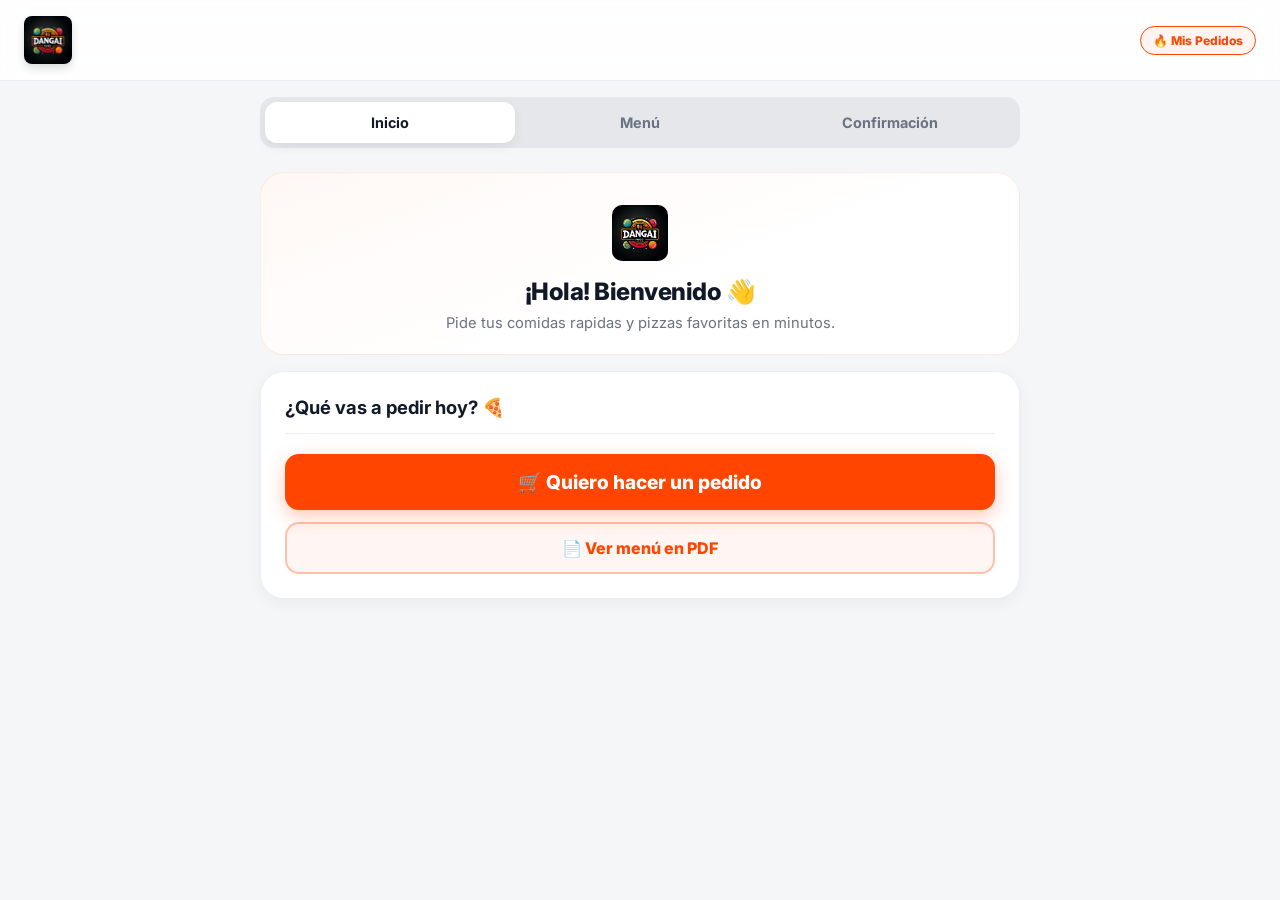
==== commit 09a9da36: "fix: cambiar Direccion por Inicio en paso 1 del wizard" ====
--- a/index.html
+++ b/index.html
@@ -46,7 +46,7 @@
       <div class="wizard-progress">
         <div class="wizard-step active" data-step-indicator="1">
           <span>1</span>
-          <strong>Dirección</strong>
+          <strong>Inicio</strong>
         </div>
         <div class="wizard-line"></div>
         <div class="wizard-step" data-step-indicator="2">
